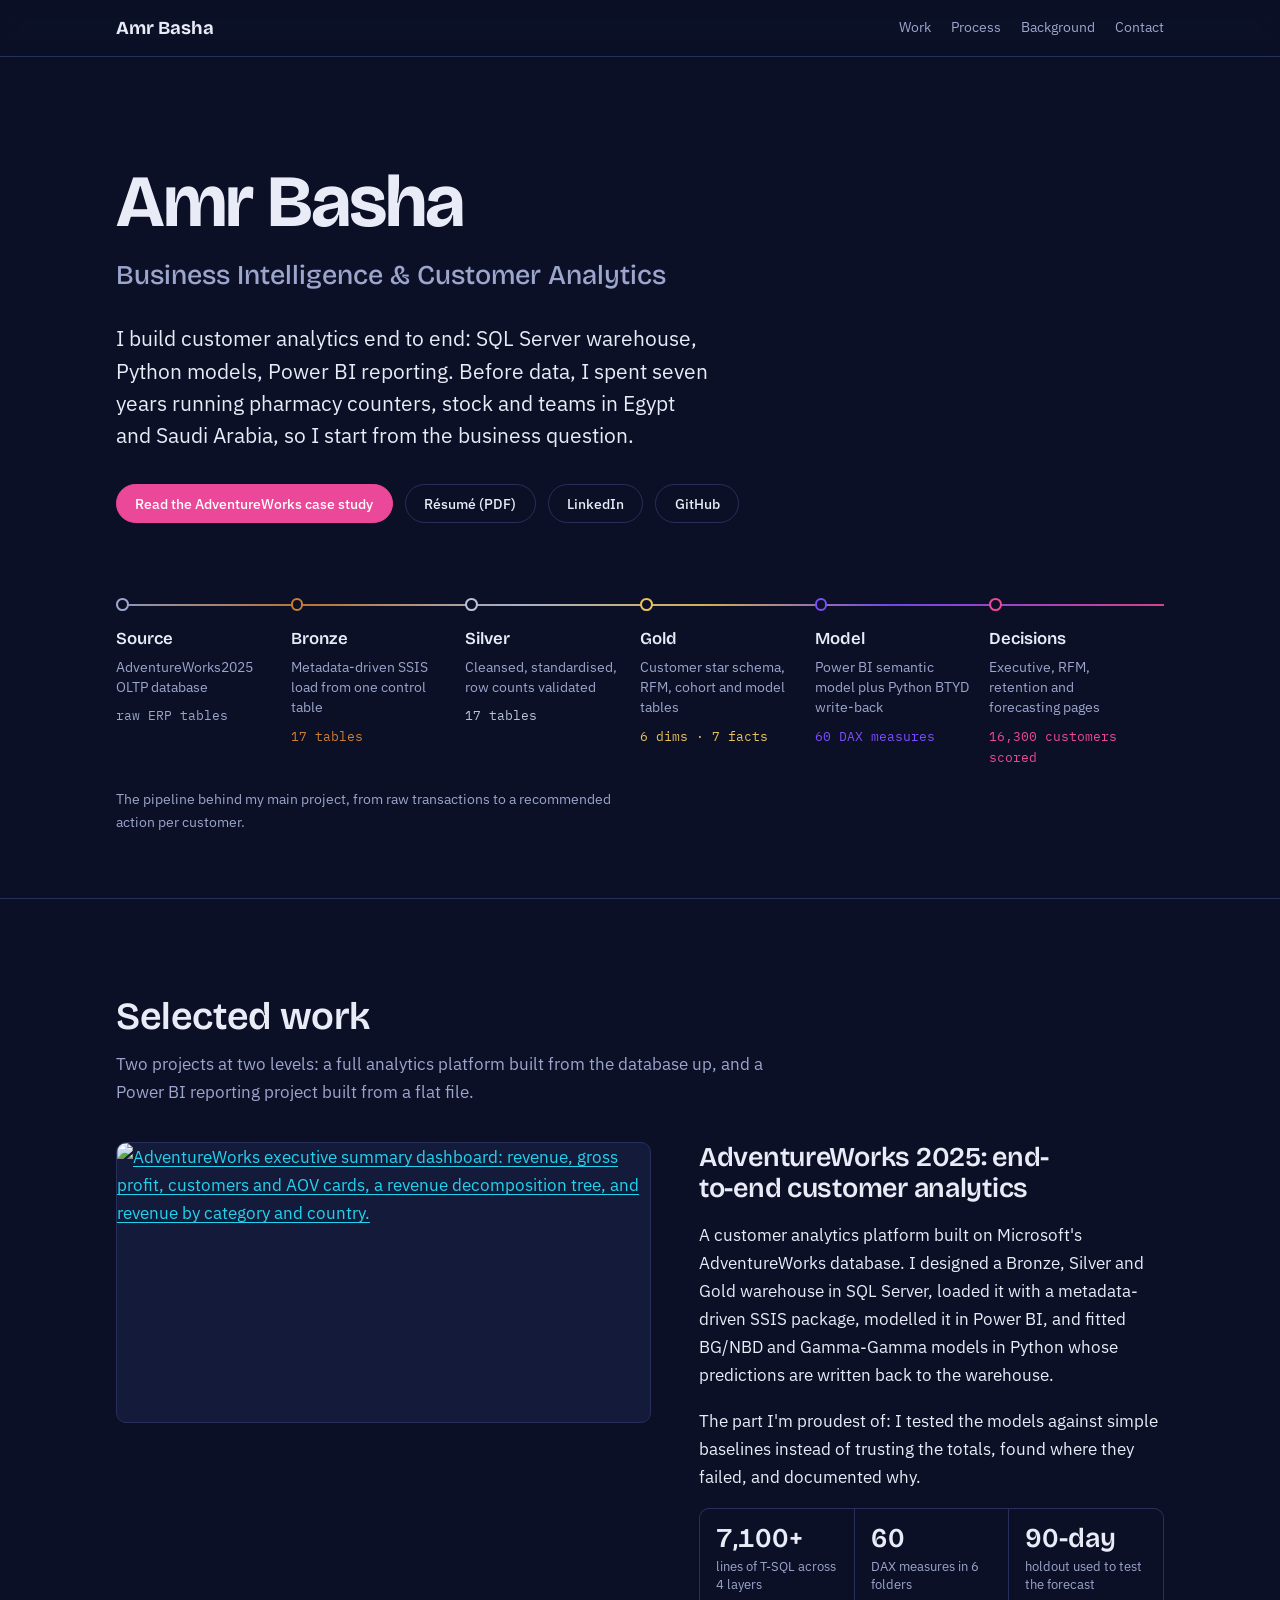
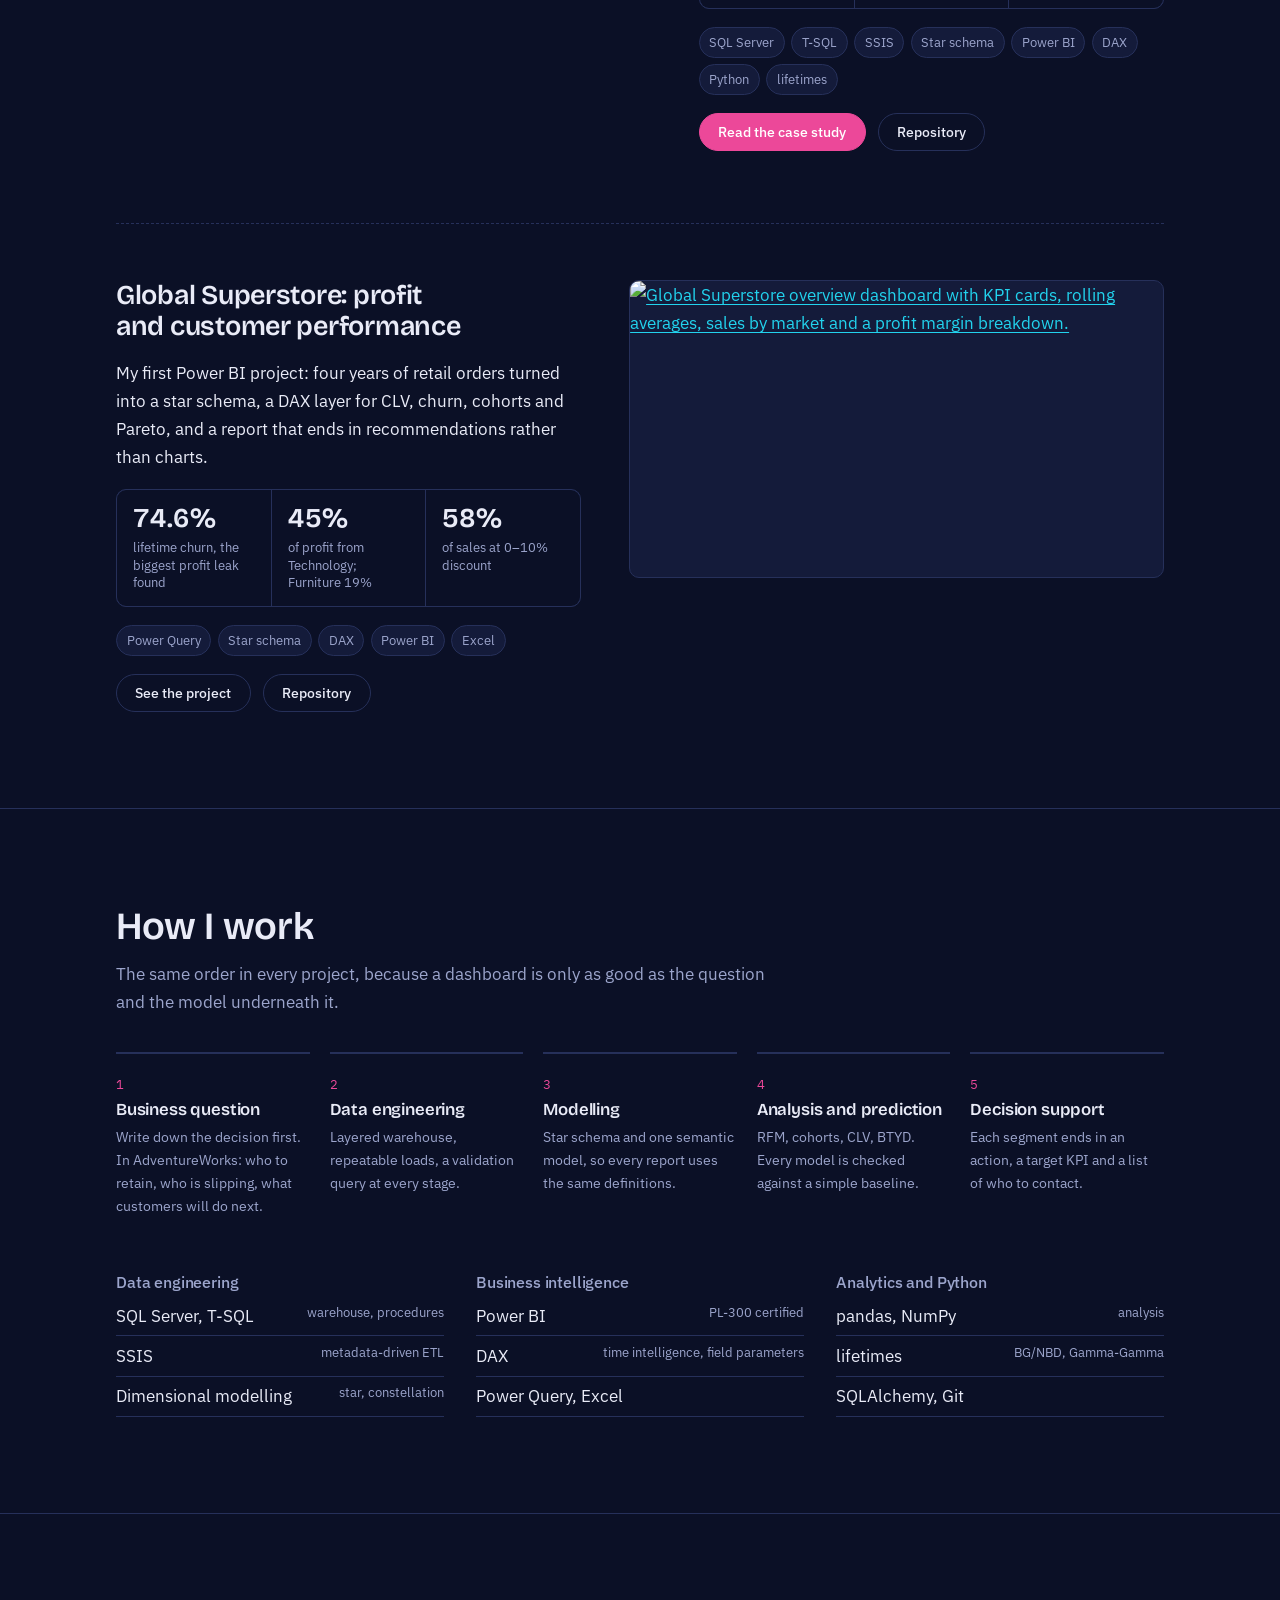
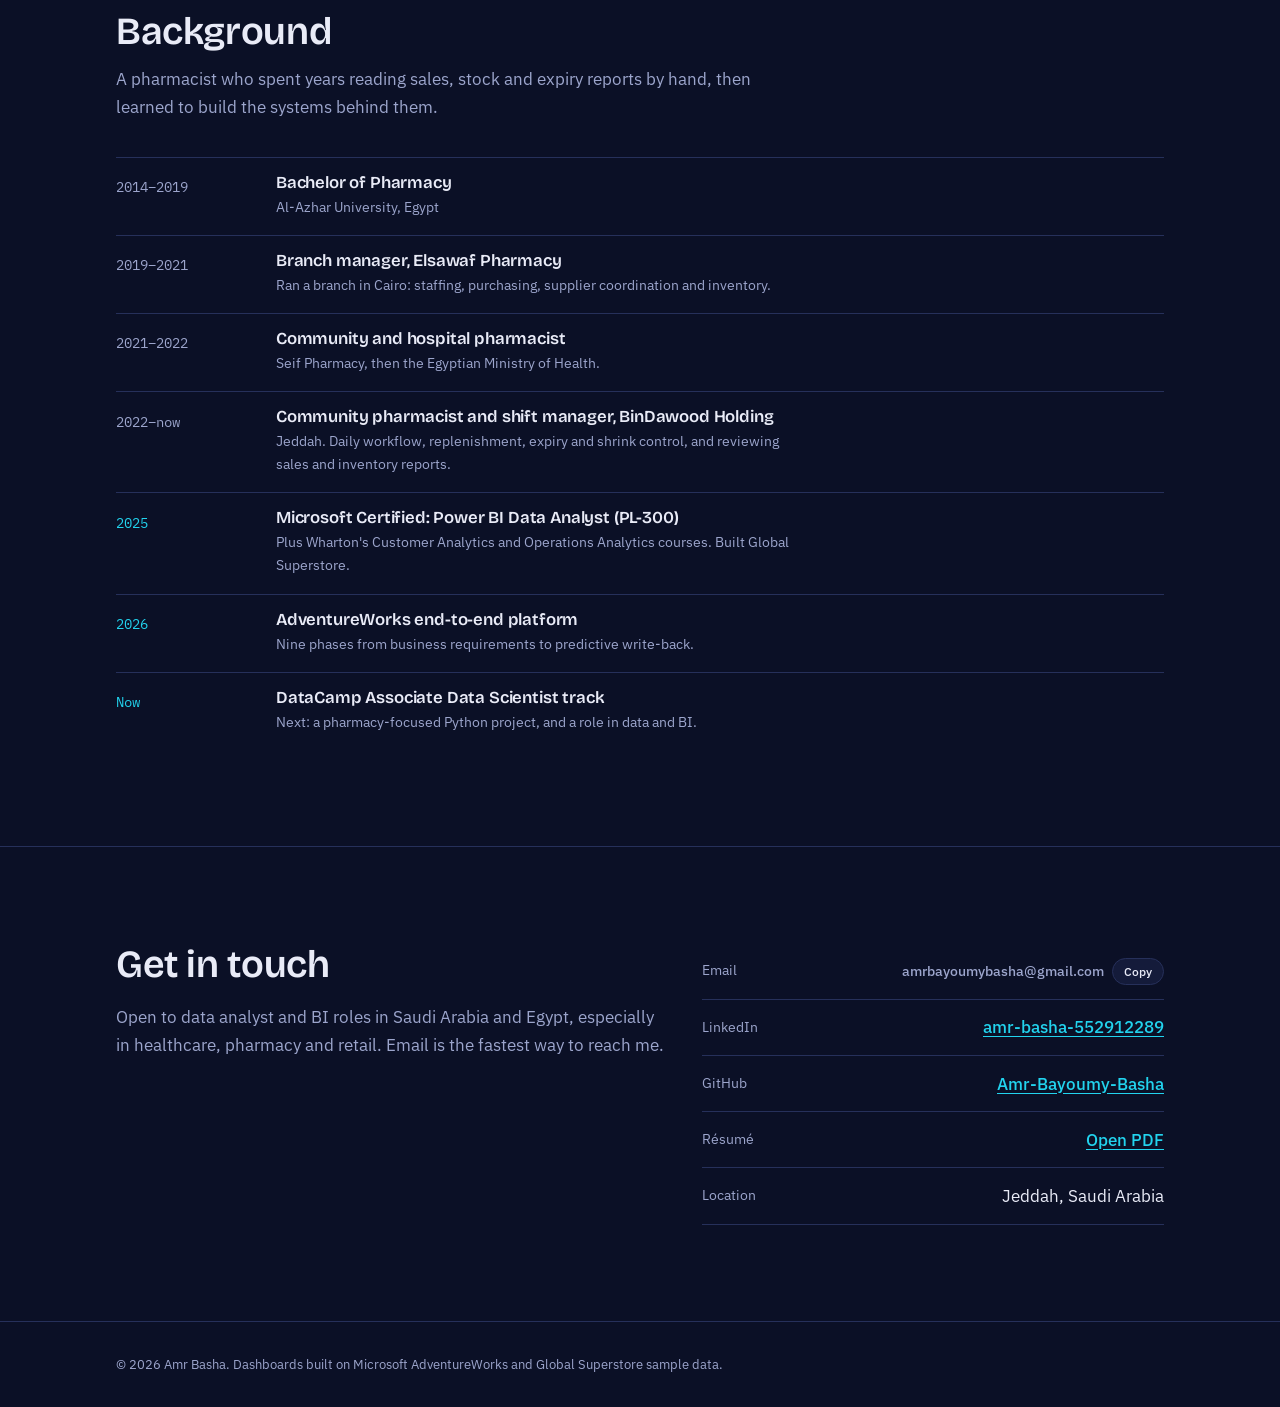
==== index.html @ 0151ff8d "Add files via upload" ====
<!doctype html>
<html lang="en">
<head>
<meta charset="utf-8">
<meta name="viewport" content="width=device-width, initial-scale=1, viewport-fit=cover">
<title>Amr Basha</title>
<meta name="claude:viewport-fit-sides" content="cover">
<meta name="description" content="Amr Basha builds end-to-end customer analytics with SQL Server, Python and Power BI. Pharmacist turned BI analyst, based in Jeddah.">
<link rel="preconnect" href="https://fonts.googleapis.com">
<link rel="preconnect" href="https://fonts.gstatic.com" crossorigin>
<link rel="stylesheet" href="https://fonts.googleapis.com/css2?family=Bricolage+Grotesque:opsz,wght@12..96,500;12..96,600;12..96,700&family=IBM+Plex+Mono:wght@400;500&family=IBM+Plex+Sans:wght@400;500;600&display=swap">
<link rel="stylesheet" href="style.css">
</head>
<body>

<header class="bar">
  <div class="wrap">
    <a class="mark" href="index.html">Amr Basha</a>
    <nav class="nav" aria-label="Main">
      <a href="#work">Work</a>
      <a href="#process">Process</a>
      <a href="#background">Background</a>
      <a href="#contact">Contact</a>
    </nav>
  </div>
</header>

<main>
  <section class="hero">
    <div class="wrap">
      <h1>Amr Basha</h1>
      <p class="role">Business Intelligence &amp; Customer Analytics</p>
      <p class="lede">I build customer analytics end to end: SQL Server warehouse, Python models, Power BI reporting. Before data, I spent seven years running pharmacy counters, stock and teams in Egypt and Saudi Arabia, so I start from the business question.</p>
      <div class="actions">
        <a class="btn primary" href="adventureworks.html">Read the AdventureWorks case study</a>
        <a class="btn" href="resume.pdf" target="_blank" rel="noopener">Résumé (PDF)</a>
        <a class="btn" href="https://www.linkedin.com/in/amr-basha-552912289/" target="_blank" rel="noopener">LinkedIn</a>
        <a class="btn" href="https://github.com/Amr-Bayoumy-Basha" target="_blank" rel="noopener">GitHub</a>
      </div>

      <div class="lineage" role="region" aria-label="AdventureWorks data lineage" tabindex="0">
        <ol>
          <li style="--c: var(--muted)"><div class="dot"></div><div class="layer">Source</div><p class="what">AdventureWorks2025 OLTP database</p><p class="stat">raw ERP tables</p></li>
          <li style="--c: #CD7F32"><div class="dot"></div><div class="layer">Bronze</div><p class="what">Metadata-driven SSIS load from one control table</p><p class="stat">17 tables</p></li>
          <li style="--c: #B8C2D9"><div class="dot"></div><div class="layer">Silver</div><p class="what">Cleansed, standardised, row counts validated</p><p class="stat">17 tables</p></li>
          <li style="--c: #E8C35A"><div class="dot"></div><div class="layer">Gold</div><p class="what">Customer star schema, RFM, cohort and model tables</p><p class="stat">6 dims · 7 facts</p></li>
          <li style="--c: var(--violet)"><div class="dot"></div><div class="layer">Model</div><p class="what">Power BI semantic model plus Python BTYD write-back</p><p class="stat">60 DAX measures</p></li>
          <li style="--c: var(--rose)"><div class="dot"></div><div class="layer">Decisions</div><p class="what">Executive, RFM, retention and forecasting pages</p><p class="stat">16,300 customers scored</p></li>
        </ol>
      </div>
      <p class="lineage-note">The pipeline behind my main project, from raw transactions to a recommended action per customer.</p>
    </div>
  </section>

  <section id="work">
    <div class="wrap">
      <div class="section-head">
        <h2>Selected work</h2>
        <p>Two projects at two levels: a full analytics platform built from the database up, and a Power BI reporting project built from a flat file.</p>
      </div>

      <article class="feature">
        <a class="shot" href="adventureworks.html" aria-label="Open the AdventureWorks case study">
          <img src="img/aw-executive.webp" width="1400" height="733" alt="AdventureWorks executive summary dashboard: revenue, gross profit, customers and AOV cards, a revenue decomposition tree, and revenue by category and country.">
        </a>
        <div class="stack">
          <h3 style="font-size: var(--step-2)">AdventureWorks 2025: end-to-end customer analytics</h3>
          <p>A customer analytics platform built on Microsoft's AdventureWorks database. I designed a Bronze, Silver and Gold warehouse in SQL Server, loaded it with a metadata-driven SSIS package, modelled it in Power BI, and fitted BG/NBD and Gamma-Gamma models in Python whose predictions are written back to the warehouse.</p>
          <p>The part I'm proudest of: I tested the models against simple baselines instead of trusting the totals, found where they failed, and documented why.</p>
          <div class="facts">
            <div><b>7,100+</b><span>lines of T-SQL across 4 layers</span></div>
            <div><b>60</b><span>DAX measures in 6 folders</span></div>
            <div><b>90-day</b><span>holdout used to test the forecast</span></div>
          </div>
          <ul class="tags" aria-label="Tools">
            <li>SQL Server</li><li>T-SQL</li><li>SSIS</li><li>Star schema</li><li>Power BI</li><li>DAX</li><li>Python</li><li>lifetimes</li>
          </ul>
          <div class="actions">
            <a class="btn primary" href="adventureworks.html">Read the case study</a>
            <a class="btn" href="https://github.com/Amr-Bayoumy-Basha/adventureworks2025_end_to_end_customer_analytics" target="_blank" rel="noopener">Repository</a>
          </div>
        </div>
      </article>

      <article class="secondary">
        <div class="stack">
          <h3 style="font-size: var(--step-2)">Global Superstore: profit and customer performance</h3>
          <p>My first Power BI project: four years of retail orders turned into a star schema, a DAX layer for CLV, churn, cohorts and Pareto, and a report that ends in recommendations rather than charts.</p>
          <div class="facts">
            <div><b>74.6%</b><span>lifetime churn, the biggest profit leak found</span></div>
            <div><b>45%</b><span>of profit from Technology; Furniture 19%</span></div>
            <div><b>58%</b><span>of sales at 0–10% discount</span></div>
          </div>
          <ul class="tags" aria-label="Tools">
            <li>Power Query</li><li>Star schema</li><li>DAX</li><li>Power BI</li><li>Excel</li>
          </ul>
          <div class="actions">
            <a class="btn" href="superstore.html">See the project</a>
            <a class="btn" href="https://github.com/Amr-Bayoumy-Basha/Global-Superstore-BI-Analysis" target="_blank" rel="noopener">Repository</a>
          </div>
        </div>
        <figure>
          <a class="shot" href="superstore.html" aria-label="Open the Global Superstore project">
            <img src="img/gs-overview.webp" width="1310" height="727" alt="Global Superstore overview dashboard with KPI cards, rolling averages, sales by market and a profit margin breakdown." loading="lazy">
          </a>
        </figure>
      </article>
    </div>
  </section>

  <section id="process">
    <div class="wrap">
      <div class="section-head">
        <h2>How I work</h2>
        <p>The same order in every project, because a dashboard is only as good as the question and the model underneath it.</p>
      </div>
      <ol class="process">
        <li><h3>Business question</h3><p>Write down the decision first. In AdventureWorks: who to retain, who is slipping, what customers will do next.</p></li>
        <li><h3>Data engineering</h3><p>Layered warehouse, repeatable loads, a validation query at every stage.</p></li>
        <li><h3>Modelling</h3><p>Star schema and one semantic model, so every report uses the same definitions.</p></li>
        <li><h3>Analysis and prediction</h3><p>RFM, cohorts, CLV, BTYD. Every model is checked against a simple baseline.</p></li>
        <li><h3>Decision support</h3><p>Each segment ends in an action, a target KPI and a list of who to contact.</p></li>
      </ol>

      <div class="stack-grid" style="margin-top: 3.5rem">
        <div>
          <h3>Data engineering</h3>
          <ul><li>SQL Server, T-SQL <span>warehouse, procedures</span></li><li>SSIS <span>metadata-driven ETL</span></li><li>Dimensional modelling <span>star, constellation</span></li></ul>
        </div>
        <div>
          <h3>Business intelligence</h3>
          <ul><li>Power BI <span>PL-300 certified</span></li><li>DAX <span>time intelligence, field parameters</span></li><li>Power Query, Excel</li></ul>
        </div>
        <div>
          <h3>Analytics and Python</h3>
          <ul><li>pandas, NumPy <span>analysis</span></li><li>lifetimes <span>BG/NBD, Gamma-Gamma</span></li><li>SQLAlchemy, Git</li></ul>
        </div>
      </div>
    </div>
  </section>

  <section id="background">
    <div class="wrap">
      <div class="section-head">
        <h2>Background</h2>
        <p>A pharmacist who spent years reading sales, stock and expiry reports by hand, then learned to build the systems behind them.</p>
      </div>
      <ol class="timeline">
        <li><time>2014–2019</time><div><h3>Bachelor of Pharmacy</h3><p>Al-Azhar University, Egypt</p></div></li>
        <li><time>2019–2021</time><div><h3>Branch manager, Elsawaf Pharmacy</h3><p>Ran a branch in Cairo: staffing, purchasing, supplier coordination and inventory.</p></div></li>
        <li><time>2021–2022</time><div><h3>Community and hospital pharmacist</h3><p>Seif Pharmacy, then the Egyptian Ministry of Health.</p></div></li>
        <li><time>2022–now</time><div><h3>Community pharmacist and shift manager, BinDawood Holding</h3><p>Jeddah. Daily workflow, replenishment, expiry and shrink control, and reviewing sales and inventory reports.</p></div></li>
        <li class="data"><time>2025</time><div><h3>Microsoft Certified: Power BI Data Analyst (PL-300)</h3><p>Plus Wharton's Customer Analytics and Operations Analytics courses. Built Global Superstore.</p></div></li>
        <li class="data"><time>2026</time><div><h3>AdventureWorks end-to-end platform</h3><p>Nine phases from business requirements to predictive write-back.</p></div></li>
        <li class="data"><time>Now</time><div><h3>DataCamp Associate Data Scientist track</h3><p>Next: a pharmacy-focused Python project, and a role in data and BI.</p></div></li>
      </ol>
    </div>
  </section>

  <section id="contact">
    <div class="wrap contact">
      <div class="stack">
        <h2>Get in touch</h2>
        <p class="muted">Open to data analyst and BI roles in Saudi Arabia and Egypt, especially in healthcare, pharmacy and retail. Email is the fastest way to reach me.</p>
      </div>
      <ul class="links">
        <li><span>Email</span><span><span class="email" id="email">amrbayoumybasha@gmail.com</span><button class="copy" type="button" id="copy-email">Copy</button></span></li>
        <li><span>LinkedIn</span><a href="https://www.linkedin.com/in/amr-basha-552912289/" target="_blank" rel="noopener">amr-basha-552912289</a></li>
        <li><span>GitHub</span><a href="https://github.com/Amr-Bayoumy-Basha" target="_blank" rel="noopener">Amr-Bayoumy-Basha</a></li>
        <li><span>Résumé</span><a href="resume.pdf" target="_blank" rel="noopener">Open PDF</a></li>
        <li><span>Location</span><span>Jeddah, Saudi Arabia</span></li>
      </ul>
    </div>
  </section>
</main>

<footer><div class="wrap">© 2026 Amr Basha. Dashboards built on Microsoft AdventureWorks and Global Superstore sample data.</div></footer>

<script>
(function () {
  var b = document.getElementById('copy-email');
  if (!b) return;
  b.addEventListener('click', function () {
    var t = document.getElementById('email').textContent;
    var done = function () { b.textContent = 'Copied'; setTimeout(function () { b.textContent = 'Copy'; }, 1800); };
    var fallback = function () { var r = document.createRange(); r.selectNodeContents(document.getElementById('email')); var s = getSelection(); s.removeAllRanges(); s.addRange(r); b.textContent = 'Selected'; };
    try { navigator.clipboard.writeText(t).then(done, fallback); } catch (e) { fallback(); }
  });
})();
</script>
</body>
</html>
---- style.css ----
/* Layout: one left-aligned 68rem column; the data-lineage strip is the one bold element, everything else stays quiet.
   Single dark theme on purpose: it matches the Power BI dashboards the site presents. */
:root {
  --night: #0B1026;      /* page */
  --panel: #141B3A;      /* raised surfaces */
  --rule: #26305A;       /* hairlines, borders */
  --ink: #E9EBF7;        /* body text */
  --muted: #9CA5CC;      /* secondary text */
  --rose: #EC4899;       /* primary accent, same pink as the dashboards */
  --cyan: #22D3EE;       /* data / lineage accent */
  --violet: #7C4DFF;     /* used once, in the lineage strip */
  --good: #34D399;
  --warn: #FBBF24;

  --display: "Bricolage Grotesque", "Segoe UI", system-ui, sans-serif;
  --body: "IBM Plex Sans", "Segoe UI", system-ui, sans-serif;
  --code: "IBM Plex Mono", ui-monospace, Consolas, monospace;

  --step--1: 0.875rem;
  --step-0: 1.0625rem;
  --step-1: 1.3rem;
  --step-2: 1.7rem;
  --step-3: 2.4rem;
  --step-4: clamp(2.8rem, 7vw, 4.6rem);

  color-scheme: dark;
}

* { box-sizing: border-box; }
html { scroll-behavior: smooth; }
@media (prefers-reduced-motion: reduce) { html { scroll-behavior: auto; } *, *::before, *::after { animation: none !important; transition: none !important; } }

body {
  margin: 0;
  background: var(--night);
  color: var(--ink);
  font: 400 var(--step-0)/1.65 var(--body);
  -webkit-font-smoothing: antialiased;
}

.wrap {
  max-width: 68rem;
  margin: 0 auto;
  padding-left: max(20px, env(safe-area-inset-left, 0px));
  padding-right: max(20px, env(safe-area-inset-right, 0px));
}

a { color: var(--cyan); text-underline-offset: 3px; }
a:hover { color: var(--ink); }
:focus-visible { outline: 2px solid var(--rose); outline-offset: 3px; border-radius: 4px; }

h1, h2, h3 { font-family: var(--display); line-height: 1.12; text-wrap: balance; margin: 0; letter-spacing: -0.01em; }
h1 { font-size: var(--step-4); font-weight: 700; letter-spacing: -0.025em; }
h2 { font-size: var(--step-3); font-weight: 600; }
h3 { font-size: var(--step-1); font-weight: 600; }
p { margin: 0; max-width: 65ch; }
code, .id { font-family: var(--code); font-size: 0.86em; color: var(--cyan); }
.muted { color: var(--muted); }
.num { font-variant-numeric: tabular-nums; }

/* ---------- top bar ---------- */
body::before { content: ""; position: fixed; inset: 0 0 auto; height: env(safe-area-inset-top, 0px); z-index: 10; background: var(--night); }
.bar {
  position: sticky; top: env(safe-area-inset-top, 0px); z-index: 5;
  background: color-mix(in srgb, var(--night) 88%, transparent);
  backdrop-filter: blur(10px);
  border-bottom: 1px solid var(--rule);
}
.bar .wrap { display: flex; align-items: center; justify-content: space-between; gap: 1rem; padding-block: 0.8rem; flex-wrap: wrap; }
.mark { font-family: var(--display); font-weight: 700; font-size: 1.15rem; color: var(--ink); text-decoration: none; }
.nav { display: flex; gap: 1.25rem; flex-wrap: wrap; font-size: var(--step--1); }
.nav a { color: var(--muted); text-decoration: none; }
.nav a:hover, .nav a[aria-current="page"] { color: var(--ink); }

/* ---------- sections ---------- */
section { padding-block: clamp(3.5rem, 8vw, 6rem); border-top: 1px solid var(--rule); }
section:first-of-type { border-top: 0; }
.section-head { display: grid; gap: 0.75rem; margin-bottom: 2.25rem; }
.section-head p { color: var(--muted); }
.stack { display: grid; gap: 1.1rem; }

/* ---------- buttons ---------- */
.actions { display: flex; flex-wrap: wrap; gap: 0.75rem; }
.btn {
  display: inline-flex; align-items: center; gap: 0.5rem;
  padding: 0.7rem 1.15rem; border-radius: 999px;
  font: 500 var(--step--1)/1 var(--body); text-decoration: none;
  border: 1px solid var(--rule); color: var(--ink); background: transparent;
  cursor: pointer;
}
.btn:hover { border-color: var(--muted); color: var(--ink); }
.btn.primary { background: var(--rose); border-color: var(--rose); color: #fff; }
.btn.primary:hover { background: #d93a87; }

/* ---------- hero ---------- */
.hero { padding-block: clamp(3.5rem, 9vw, 6.5rem) clamp(2.5rem, 6vw, 4rem); }
.hero .role { font-family: var(--display); font-size: var(--step-2); font-weight: 500; color: var(--muted); margin-top: 0.6rem; }
.hero .lede { font-size: var(--step-1); line-height: 1.55; margin-top: 1.6rem; max-width: 46ch; }
.hero .actions { margin-top: 2rem; }

/* ---------- lineage strip (the one bold element) ---------- */
.lineage { margin-top: clamp(2.5rem, 6vw, 4rem); overflow-x: auto; padding-bottom: 0.5rem; }
.lineage ol {
  list-style: none; margin: 0; padding: 0;
  display: grid; grid-template-columns: repeat(6, minmax(9.5rem, 1fr));
  min-width: 60rem;
  position: relative;
}
.lineage ol::before {
  content: ""; position: absolute; left: 0; right: 0; top: 1.05rem; height: 2px;
  background: linear-gradient(90deg, var(--muted), #CD7F32 18%, #B8C2D9 38%, #E8C35A 56%, var(--violet) 74%, var(--rose));
  opacity: 0.9;
}
.lineage li { position: relative; padding-right: 1rem; }
.lineage .dot { width: 0.8rem; height: 0.8rem; border-radius: 50%; background: var(--night); border: 2px solid var(--c, var(--muted)); margin-top: 0.7rem; position: relative; }
.lineage .layer { font-family: var(--display); font-weight: 600; font-size: 1.05rem; margin-top: 0.9rem; }
.lineage .what { color: var(--muted); font-size: var(--step--1); line-height: 1.45; margin-top: 0.25rem; }
.lineage .stat { font-family: var(--code); font-size: 0.8rem; color: var(--c, var(--cyan)); margin-top: 0.5rem; }
.lineage-note { color: var(--muted); font-size: var(--step--1); margin-top: 0.75rem; }

/* ---------- project feature ---------- */
.feature { display: grid; grid-template-columns: 1.15fr 1fr; gap: clamp(1.5rem, 4vw, 3rem); align-items: start; }
.feature > * { min-width: 0; }
.shot { display: block; border-radius: 10px; border: 1px solid var(--rule); overflow: hidden; background: var(--panel); }
.shot img { display: block; width: 100%; height: auto; }
figure { margin: 0; }
figcaption { color: var(--muted); font-size: var(--step--1); margin-top: 0.6rem; max-width: 65ch; }
.tags { display: flex; flex-wrap: wrap; gap: 0.4rem; list-style: none; margin: 0; padding: 0; }
.tags li { font-size: 0.8rem; padding: 0.25rem 0.6rem; border-radius: 999px; background: var(--panel); border: 1px solid var(--rule); color: var(--muted); }

.facts { display: grid; grid-template-columns: repeat(auto-fit, minmax(9rem, 1fr)); gap: 1px; background: var(--rule); border: 1px solid var(--rule); border-radius: 10px; overflow: hidden; }
.facts div { background: var(--night); padding: 0.9rem 1rem; }
.facts b { display: block; font-family: var(--display); font-size: var(--step-2); font-weight: 600; font-variant-numeric: tabular-nums; line-height: 1.1; }
.facts span { color: var(--muted); font-size: 0.82rem; line-height: 1.35; display: block; margin-top: 0.3rem; }

.secondary { display: grid; grid-template-columns: 1fr 1.15fr; gap: clamp(1.5rem, 4vw, 3rem); align-items: start; margin-top: clamp(3rem, 7vw, 4.5rem); padding-top: clamp(2.5rem, 6vw, 3.5rem); border-top: 1px dashed var(--rule); }
.secondary > * { min-width: 0; }

/* ---------- process / skills ---------- */
.process { display: grid; grid-template-columns: repeat(5, 1fr); gap: 1.25rem; counter-reset: step; list-style: none; padding: 0; margin: 0; }
.process li { counter-increment: step; border-top: 2px solid var(--rule); padding-top: 0.9rem; min-width: 0; }
.process li::before { content: counter(step); font-family: var(--code); font-size: 0.8rem; color: var(--rose); }
.process h3 { font-size: 1.05rem; margin-top: 0.3rem; }
.process p { color: var(--muted); font-size: var(--step--1); margin-top: 0.35rem; }

.stack-grid { display: grid; grid-template-columns: repeat(auto-fit, minmax(14rem, 1fr)); gap: 1.5rem 2rem; }
.stack-grid h3 { font-size: 1rem; color: var(--muted); font-family: var(--body); font-weight: 500; }
.stack-grid ul { list-style: none; padding: 0; margin: 0.6rem 0 0; display: grid; gap: 0.35rem; }
.stack-grid li { display: flex; justify-content: space-between; gap: 1rem; border-bottom: 1px solid var(--rule); padding-bottom: 0.35rem; }
.stack-grid li span { color: var(--muted); font-size: 0.82rem; text-align: right; }

/* ---------- timeline ---------- */
.timeline { list-style: none; margin: 0; padding: 0; display: grid; gap: 0; }
.timeline li { display: grid; grid-template-columns: 8.5rem 1fr; gap: 1.5rem; padding-block: 1rem; border-top: 1px solid var(--rule); }
.timeline li > * { min-width: 0; }
.timeline time { font-family: var(--code); font-size: 0.85rem; color: var(--muted); padding-top: 0.15rem; }
.timeline .data time { color: var(--cyan); }
.timeline h3 { font-size: 1.05rem; }
.timeline p { color: var(--muted); font-size: var(--step--1); margin-top: 0.2rem; }

/* ---------- contact ---------- */
.contact { display: grid; grid-template-columns: 1.2fr 1fr; gap: 2rem; align-items: start; }
.contact > * { min-width: 0; }
.links { list-style: none; padding: 0; margin: 0; display: grid; }
.links li { display: flex; justify-content: space-between; align-items: center; gap: 1rem; padding-block: 0.85rem; border-bottom: 1px solid var(--rule); flex-wrap: wrap; }
.links li span:first-child { color: var(--muted); font-size: var(--step--1); }
.links a, .links .email { font-weight: 500; word-break: break-word; }
.email { user-select: all; }
.copy { font: 500 0.78rem var(--body); background: var(--panel); color: var(--ink); border: 1px solid var(--rule); border-radius: 999px; padding: 0.3rem 0.7rem; cursor: pointer; margin-left: 0.5rem; }

footer { border-top: 1px solid var(--rule); padding-block: 2rem; color: var(--muted); font-size: 0.82rem; }

/* ---------- case study pages ---------- */
.crumb { font-size: var(--step--1); color: var(--muted); }
.crumb a { color: var(--muted); }
.case-hero { padding-block: clamp(3rem, 8vw, 5rem) 2.5rem; display: grid; gap: 1.25rem; }
.case-hero h1 { font-size: clamp(2.4rem, 6vw, 3.8rem); }
.case-hero .lede { font-size: var(--step-1); line-height: 1.55; max-width: 52ch; }
.meta { display: grid; grid-template-columns: repeat(auto-fit, minmax(11rem, 1fr)); gap: 1rem 2rem; margin-top: 1rem; padding-top: 1.25rem; border-top: 1px solid var(--rule); }
.meta dt { color: var(--muted); font-size: 0.8rem; }
.meta dd { margin: 0.15rem 0 0; font-size: var(--step--1); }

.toc { display: flex; flex-wrap: wrap; gap: 0.5rem 1.25rem; font-size: var(--step--1); padding-block: 1rem; border-block: 1px solid var(--rule); }
.toc a { color: var(--muted); text-decoration: none; }
.toc a:hover { color: var(--ink); }

.prose { display: grid; gap: 1.1rem; }
.prose ul { margin: 0; padding-left: 1.2rem; display: grid; gap: 0.5rem; max-width: 65ch; }
.two { display: grid; grid-template-columns: 1fr 1fr; gap: 2rem; }
.two > * { min-width: 0; }

.layers { display: grid; gap: 0; border: 1px solid var(--rule); border-radius: 10px; overflow: hidden; }
.layers > div { display: grid; grid-template-columns: 9rem 1fr 11rem; gap: 1.25rem; padding: 1.1rem 1.25rem; border-top: 1px solid var(--rule); align-items: baseline; background: var(--night); }
.layers > div:first-child { border-top: 0; }
.layers > div > * { min-width: 0; }
.layers h3 { font-size: 1.05rem; display: flex; align-items: center; gap: 0.55rem; }
.layers h3::before { content: ""; width: 0.6rem; height: 0.6rem; border-radius: 50%; background: var(--c, var(--muted)); flex: none; }
.layers p { color: var(--muted); font-size: var(--step--1); }
.layers .stat { font-family: var(--code); font-size: 0.8rem; color: var(--c, var(--cyan)); text-align: right; }

.table-wrap { overflow-x: auto; border: 1px solid var(--rule); border-radius: 10px; }
table { border-collapse: collapse; width: 100%; min-width: 36rem; font-size: var(--step--1); }
th, td { text-align: left; padding: 0.75rem 1rem; border-bottom: 1px solid var(--rule); vertical-align: top; }
th { color: var(--muted); font-weight: 500; font-size: 0.8rem; background: var(--panel); }
tr:last-child td { border-bottom: 0; }
td.num { font-variant-numeric: tabular-nums; white-space: nowrap; }
.pill { display: inline-block; font-size: 0.75rem; padding: 0.15rem 0.55rem; border-radius: 999px; border: 1px solid currentColor; white-space: nowrap; }
.pill.good { color: var(--good); }
.pill.warn { color: var(--warn); }
.pill.bad { color: var(--rose); }

.callout { border-left: 3px solid var(--rose); padding: 0.25rem 0 0.25rem 1.1rem; max-width: 65ch; }
.callout p { font-family: var(--display); font-size: var(--step-1); line-height: 1.4; }

.gallery { display: grid; gap: 2.5rem; }
.next { display: flex; justify-content: space-between; gap: 1rem; flex-wrap: wrap; align-items: center; }

/* ---------- responsive ---------- */
@media (max-width: 860px) {
  .feature, .secondary, .contact, .two { grid-template-columns: 1fr; }
  .secondary figure { order: -1; }
  .process { grid-template-columns: 1fr 1fr; }
  .layers > div { grid-template-columns: 1fr; gap: 0.35rem; }
  .layers .stat { text-align: left; }
}
@media (max-width: 520px) {
  .process { grid-template-columns: 1fr; }
  .timeline li { grid-template-columns: 1fr; gap: 0.25rem; }
  .nav { gap: 0.9rem; }
}
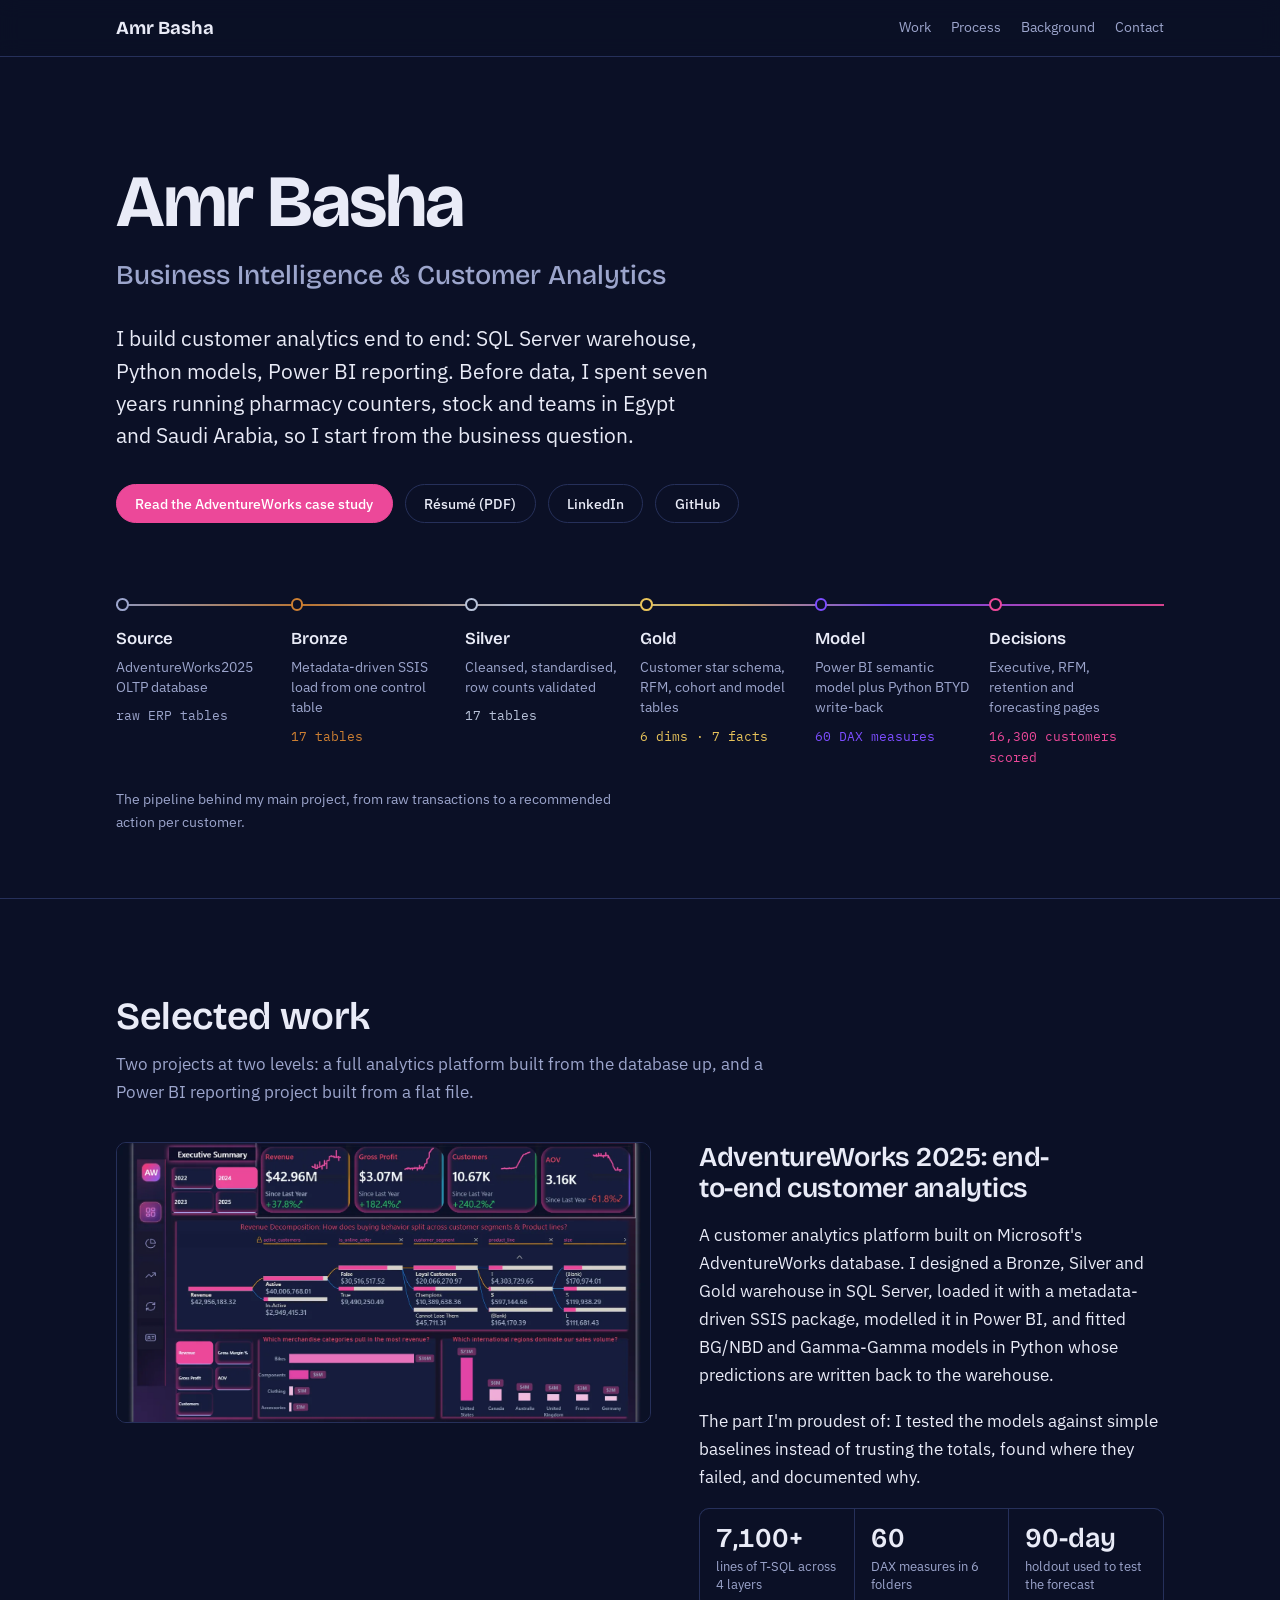
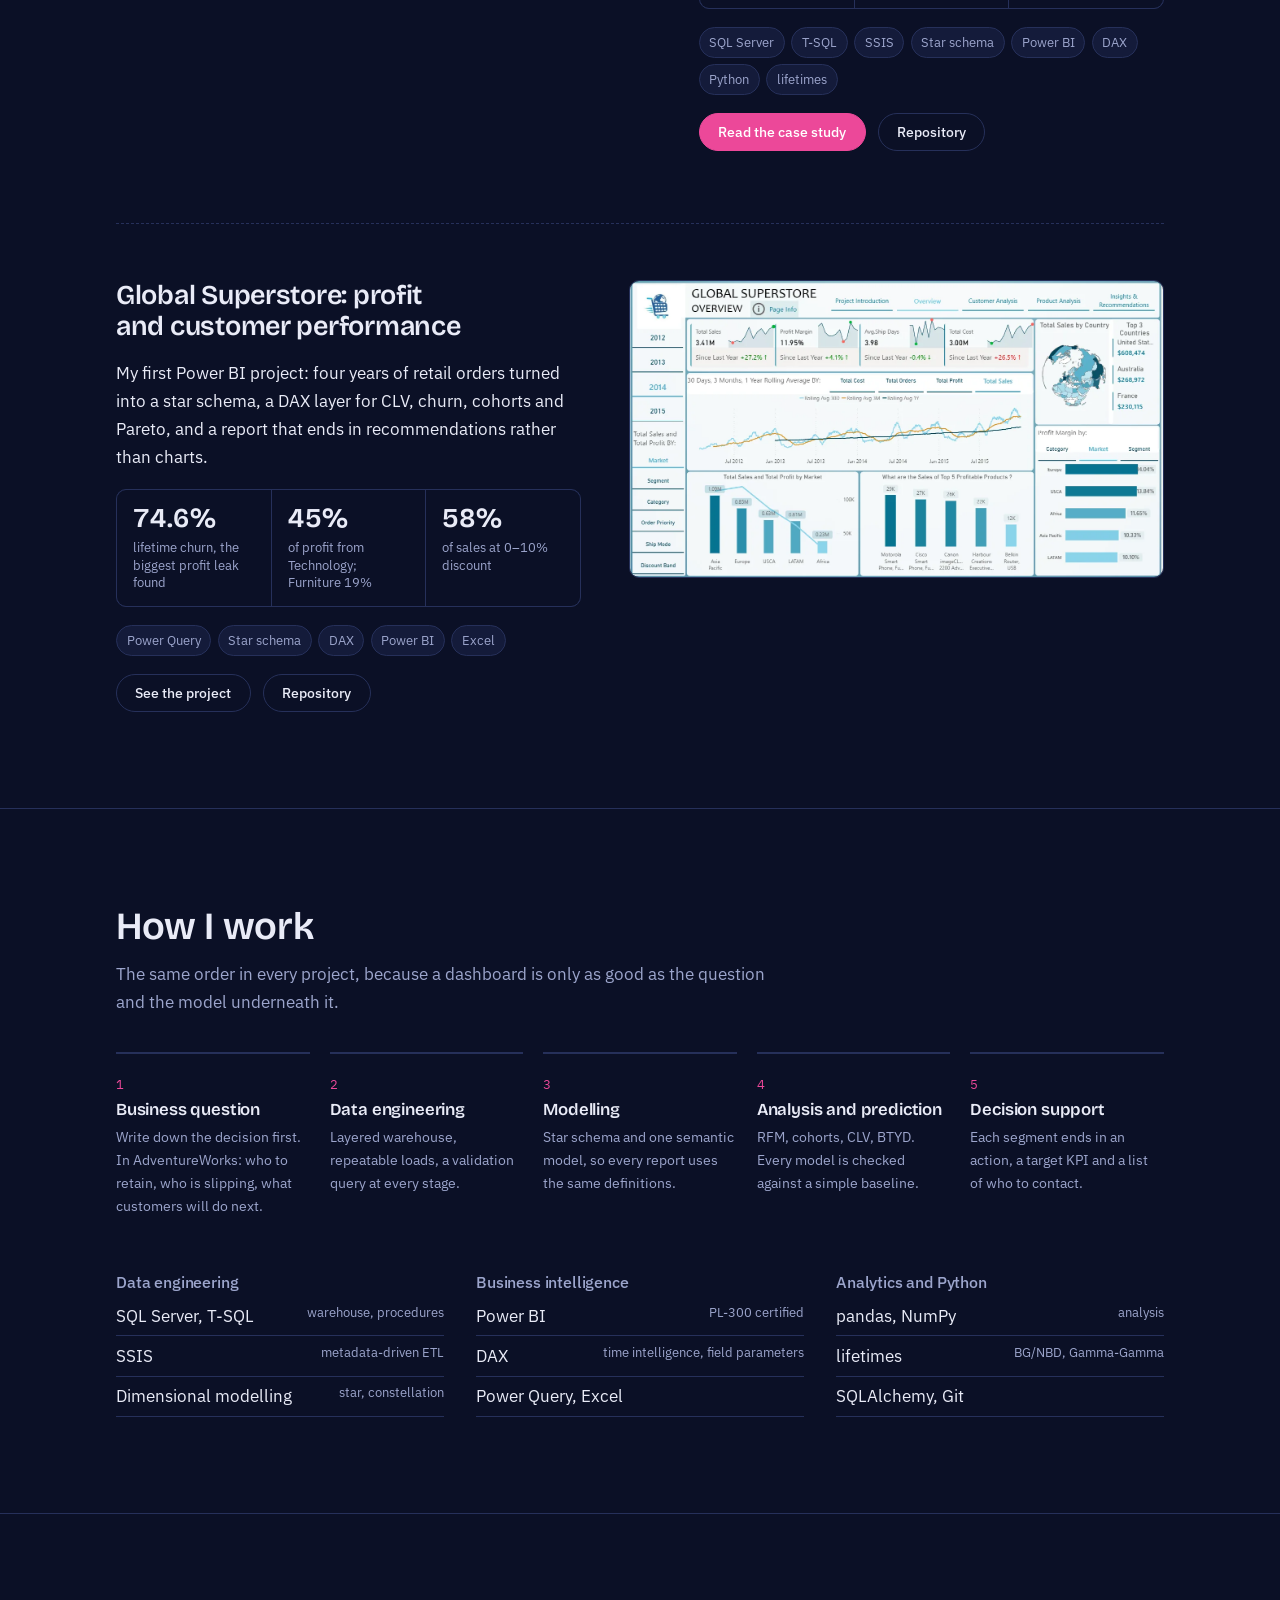
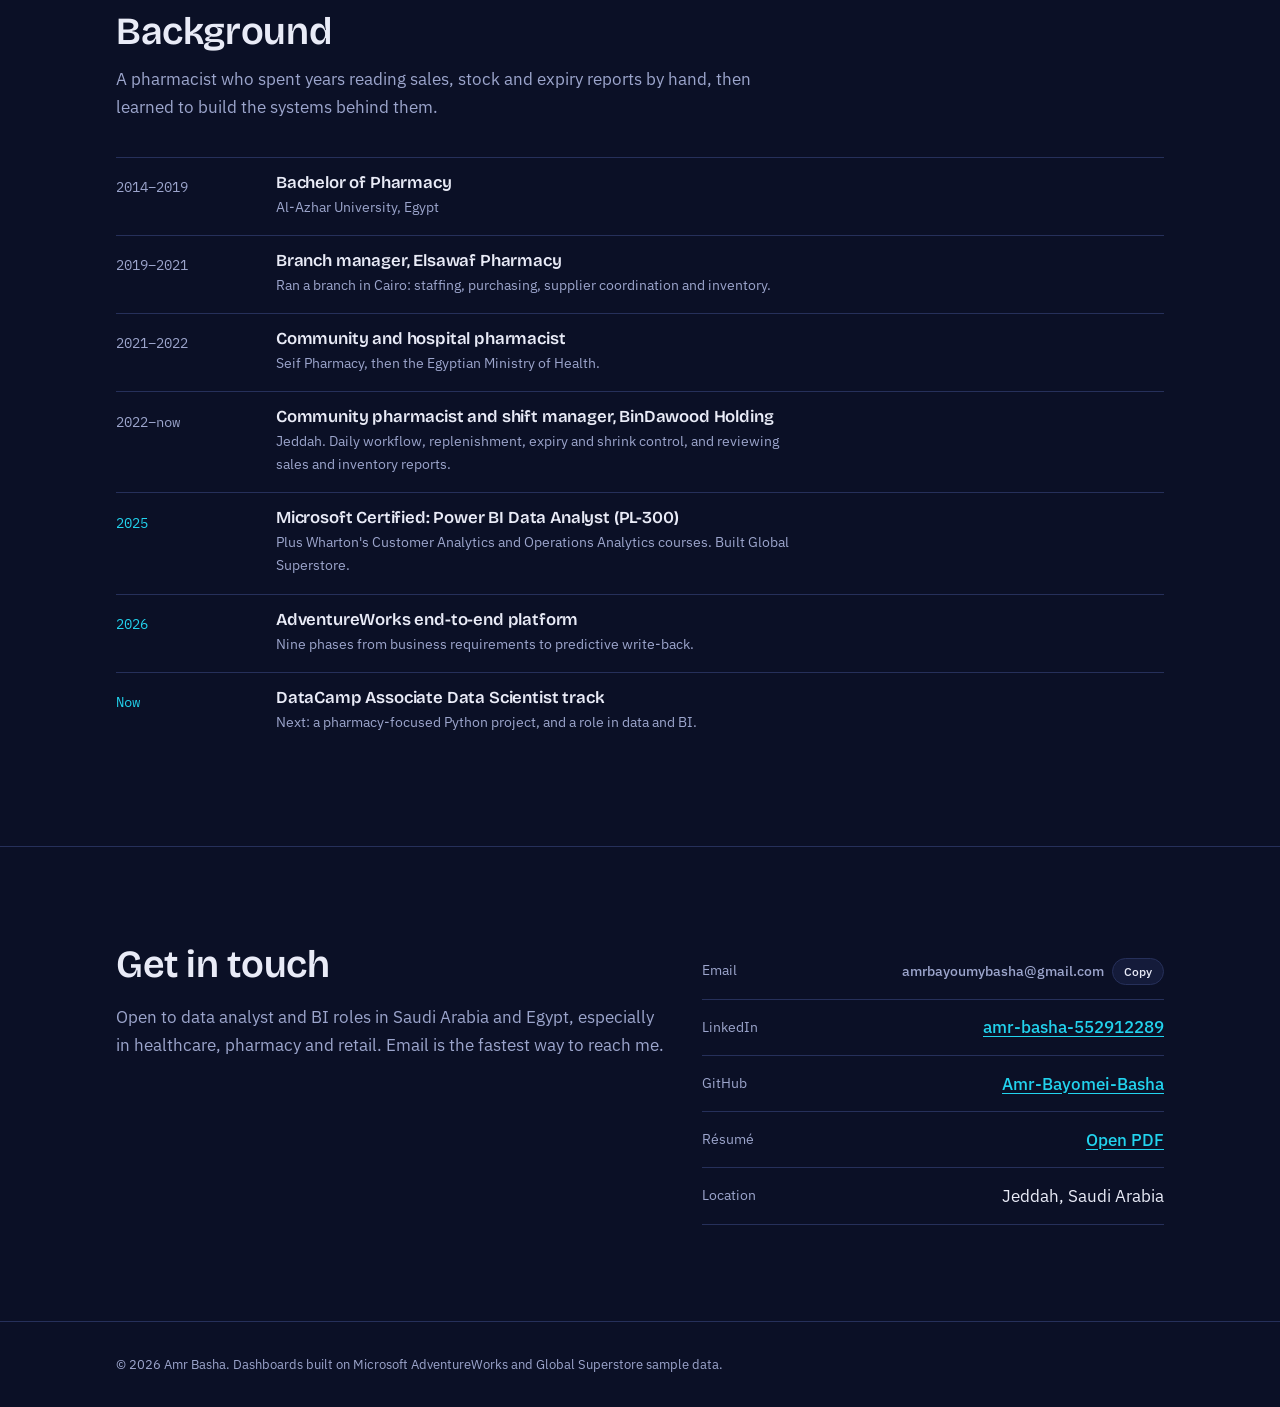
==== commit 9e938bb8: "Fix GitHub link text in index.html" ====
--- a/index.html
+++ b/index.html
@@ -166,7 +166,7 @@
       <ul class="links">
         <li><span>Email</span><span><span class="email" id="email">amrbayoumybasha@gmail.com</span><button class="copy" type="button" id="copy-email">Copy</button></span></li>
         <li><span>LinkedIn</span><a href="https://www.linkedin.com/in/amr-basha-552912289/" target="_blank" rel="noopener">amr-basha-552912289</a></li>
-        <li><span>GitHub</span><a href="https://github.com/Amr-Bayoumy-Basha" target="_blank" rel="noopener">Amr-Bayoumy-Basha</a></li>
+        <li><span>GitHub</span><a href="https://github.com/Amr-Bayoumy-Basha" target="_blank" rel="noopener">Amr-Bayomei-Basha</a></li>
         <li><span>Résumé</span><a href="resume.pdf" target="_blank" rel="noopener">Open PDF</a></li>
         <li><span>Location</span><span>Jeddah, Saudi Arabia</span></li>
       </ul>
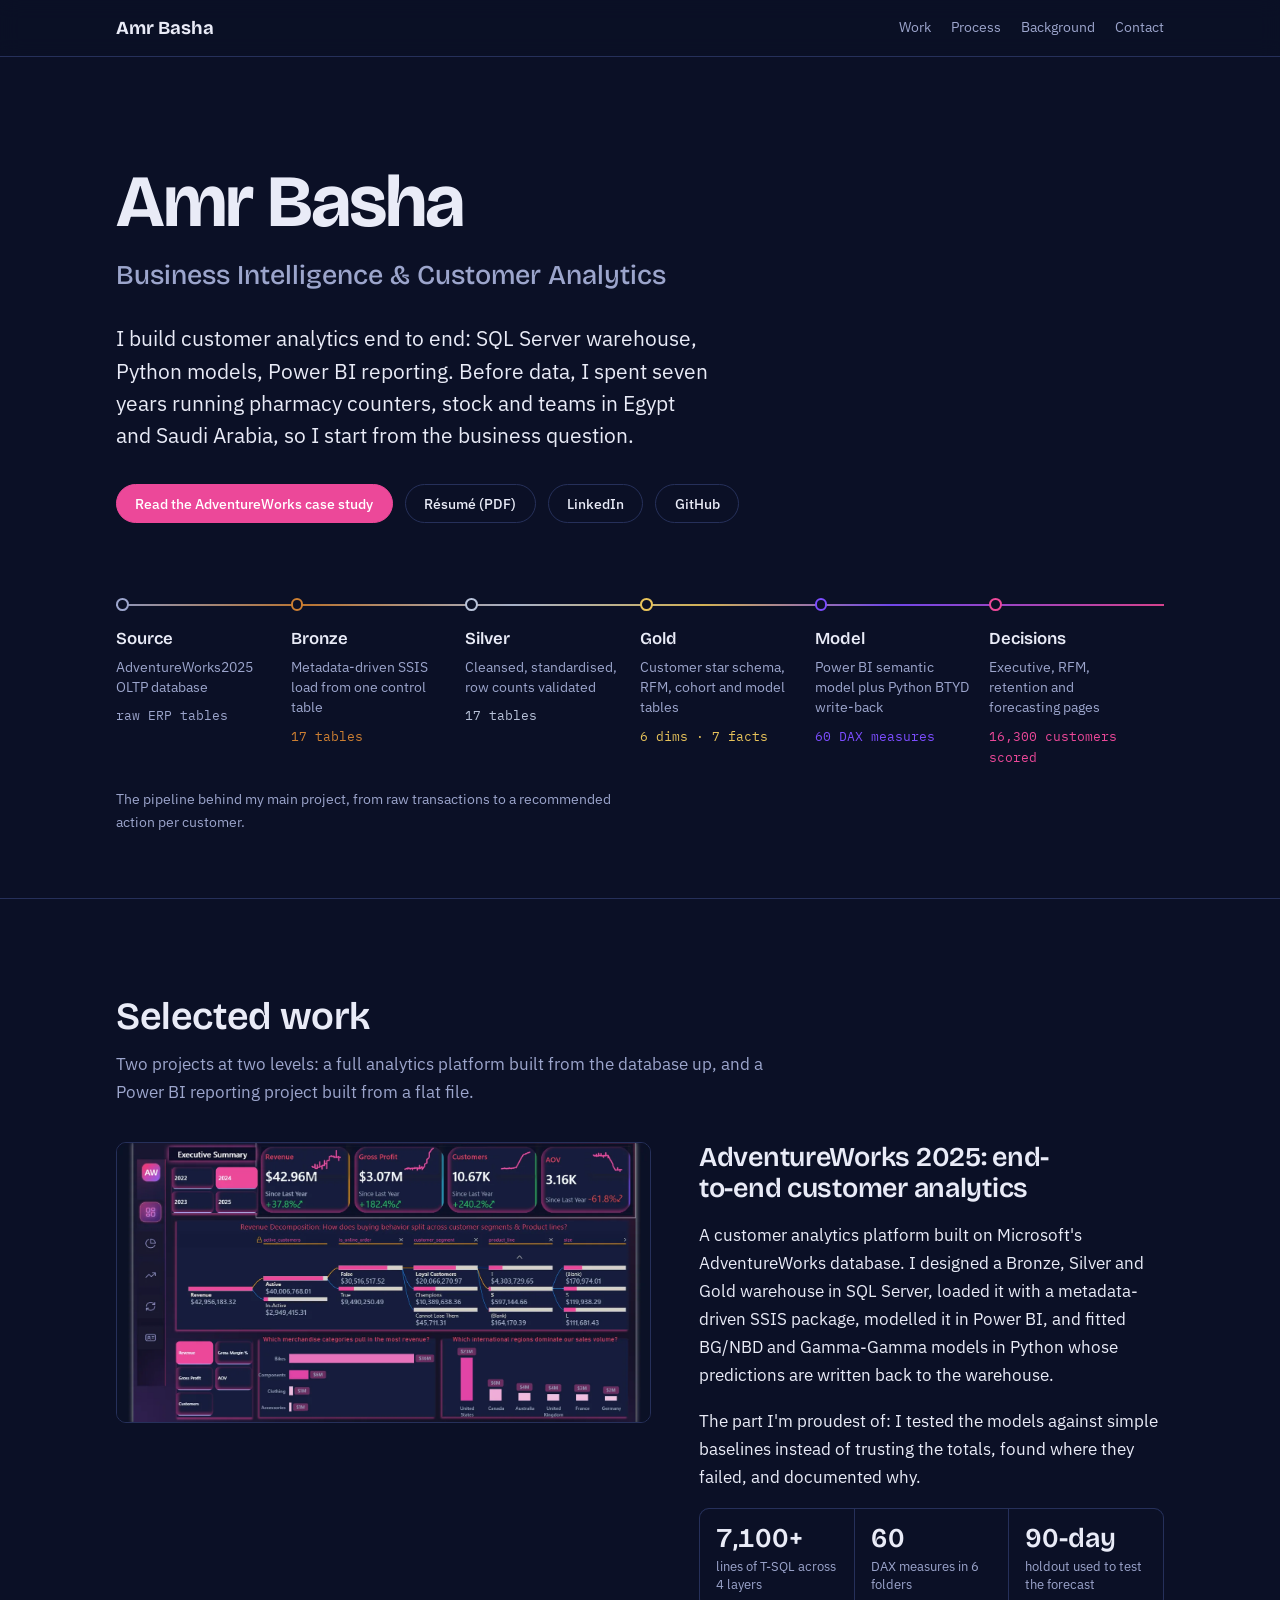
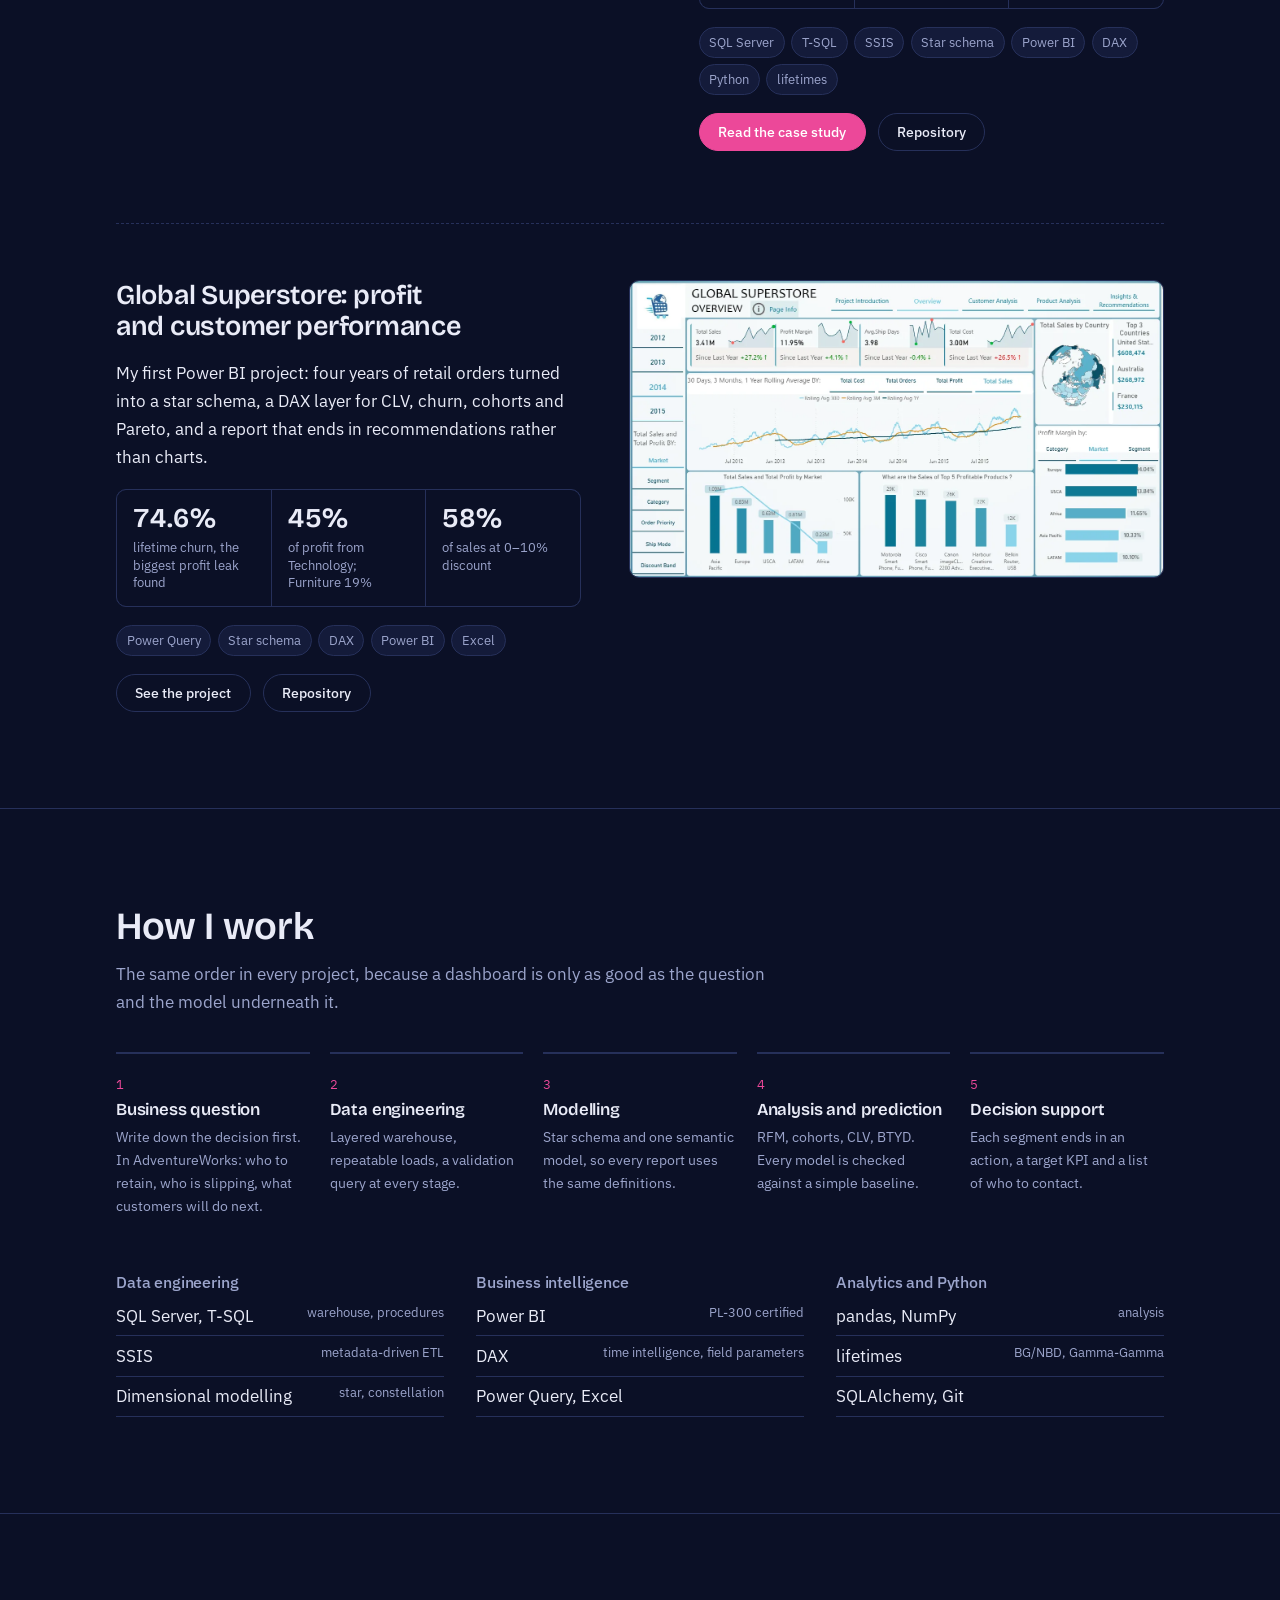
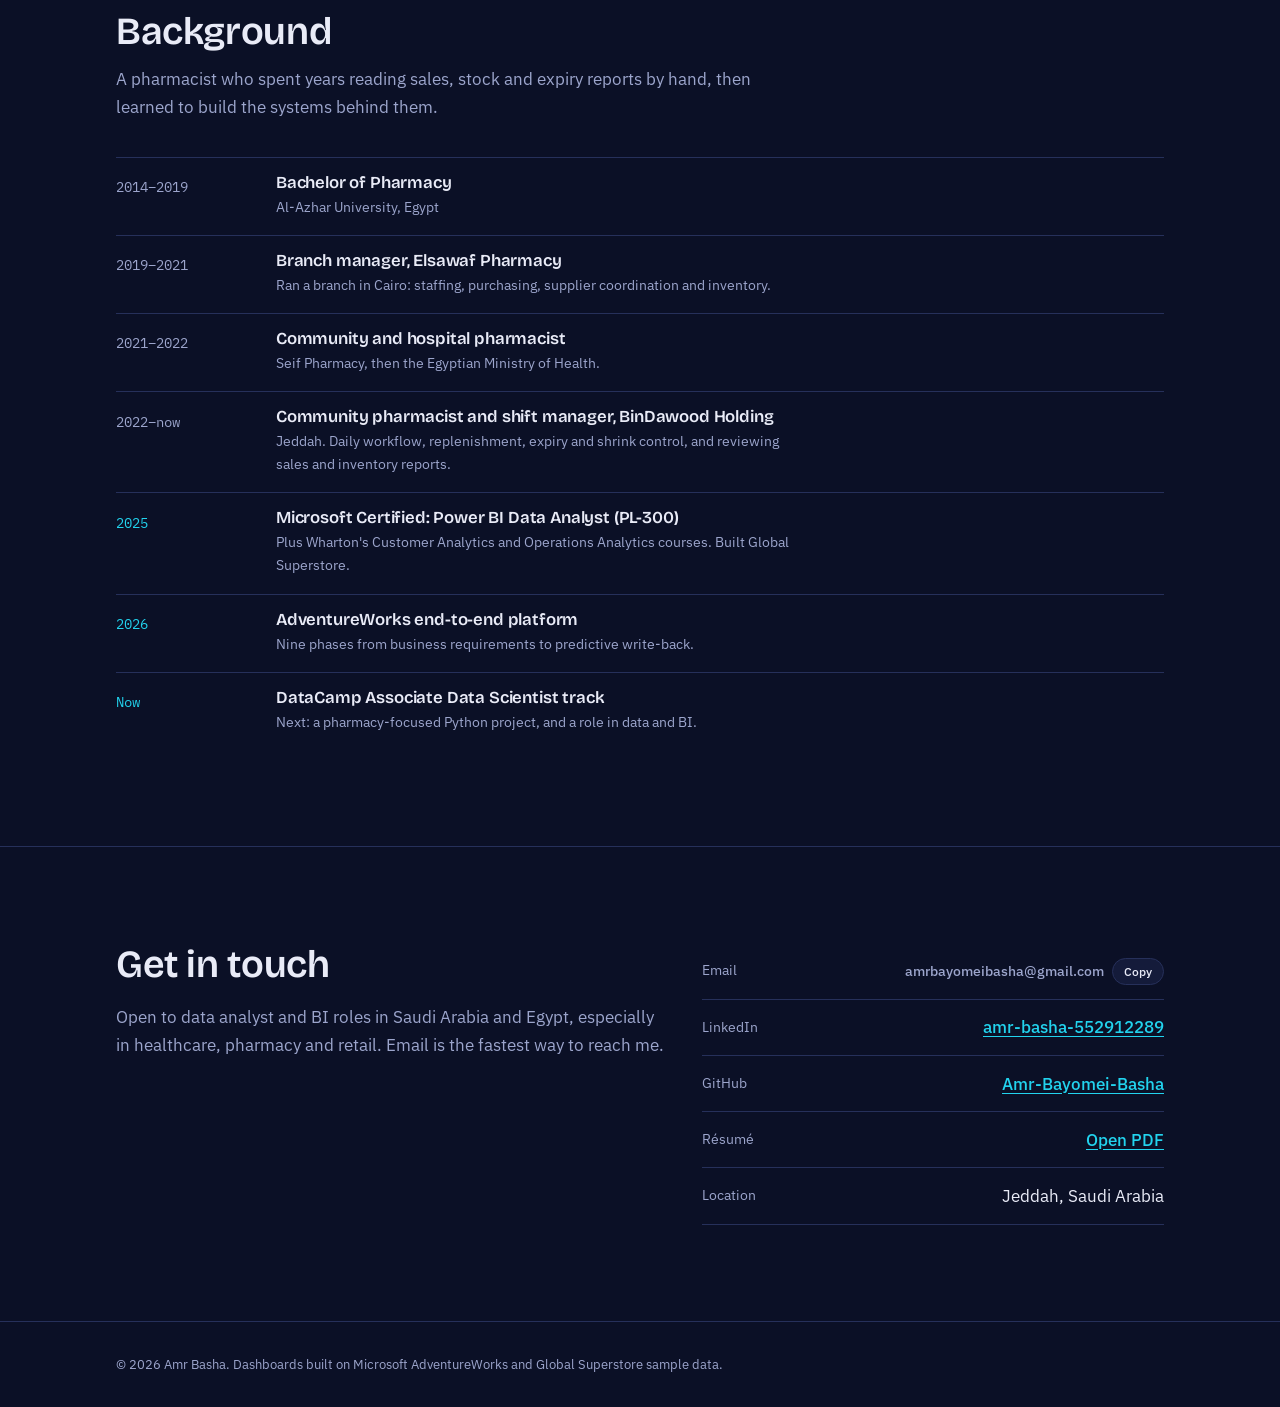
==== commit 4114f937: "Update index.html" ====
--- a/index.html
+++ b/index.html
@@ -164,7 +164,7 @@
         <p class="muted">Open to data analyst and BI roles in Saudi Arabia and Egypt, especially in healthcare, pharmacy and retail. Email is the fastest way to reach me.</p>
       </div>
       <ul class="links">
-        <li><span>Email</span><span><span class="email" id="email">amrbayoumybasha@gmail.com</span><button class="copy" type="button" id="copy-email">Copy</button></span></li>
+        <li><span>Email</span><span><span class="email" id="email">amrbayomeibasha@gmail.com</span><button class="copy" type="button" id="copy-email">Copy</button></span></li>
         <li><span>LinkedIn</span><a href="https://www.linkedin.com/in/amr-basha-552912289/" target="_blank" rel="noopener">amr-basha-552912289</a></li>
         <li><span>GitHub</span><a href="https://github.com/Amr-Bayoumy-Basha" target="_blank" rel="noopener">Amr-Bayomei-Basha</a></li>
         <li><span>Résumé</span><a href="resume.pdf" target="_blank" rel="noopener">Open PDF</a></li>
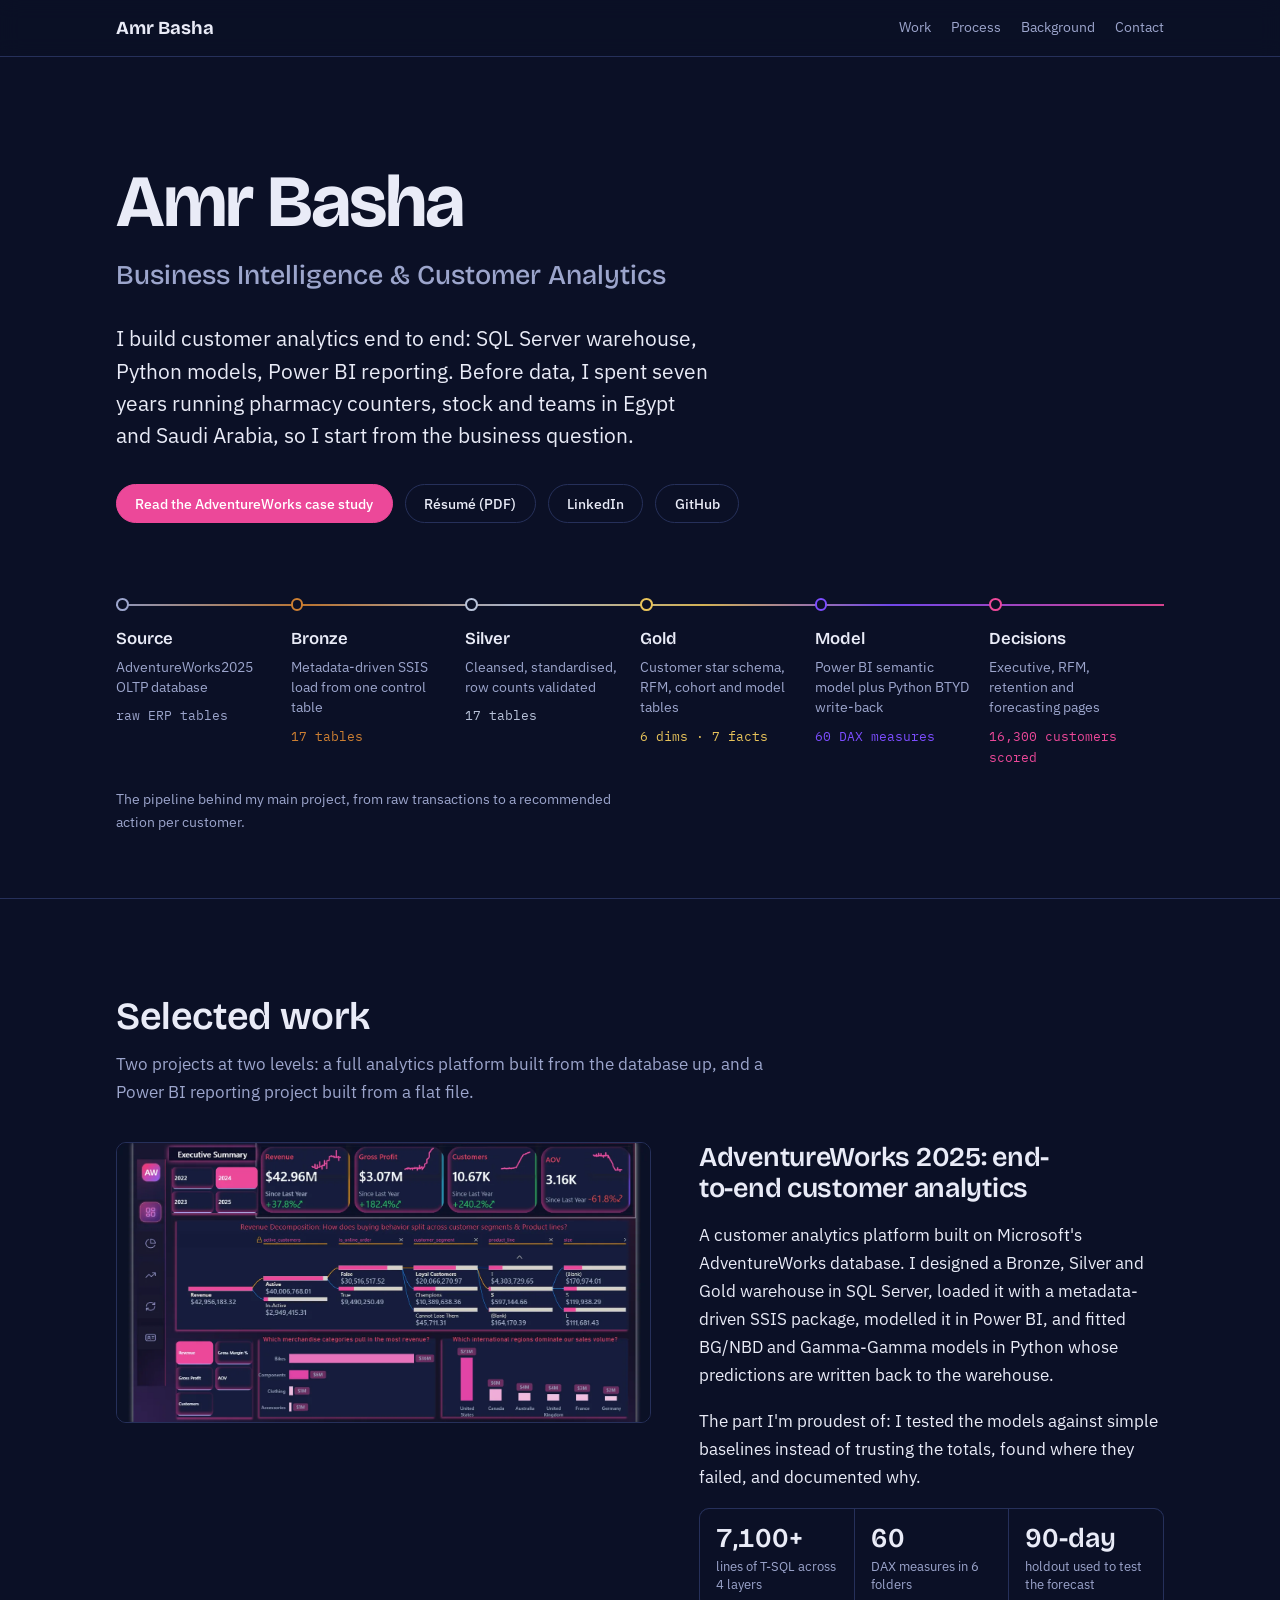
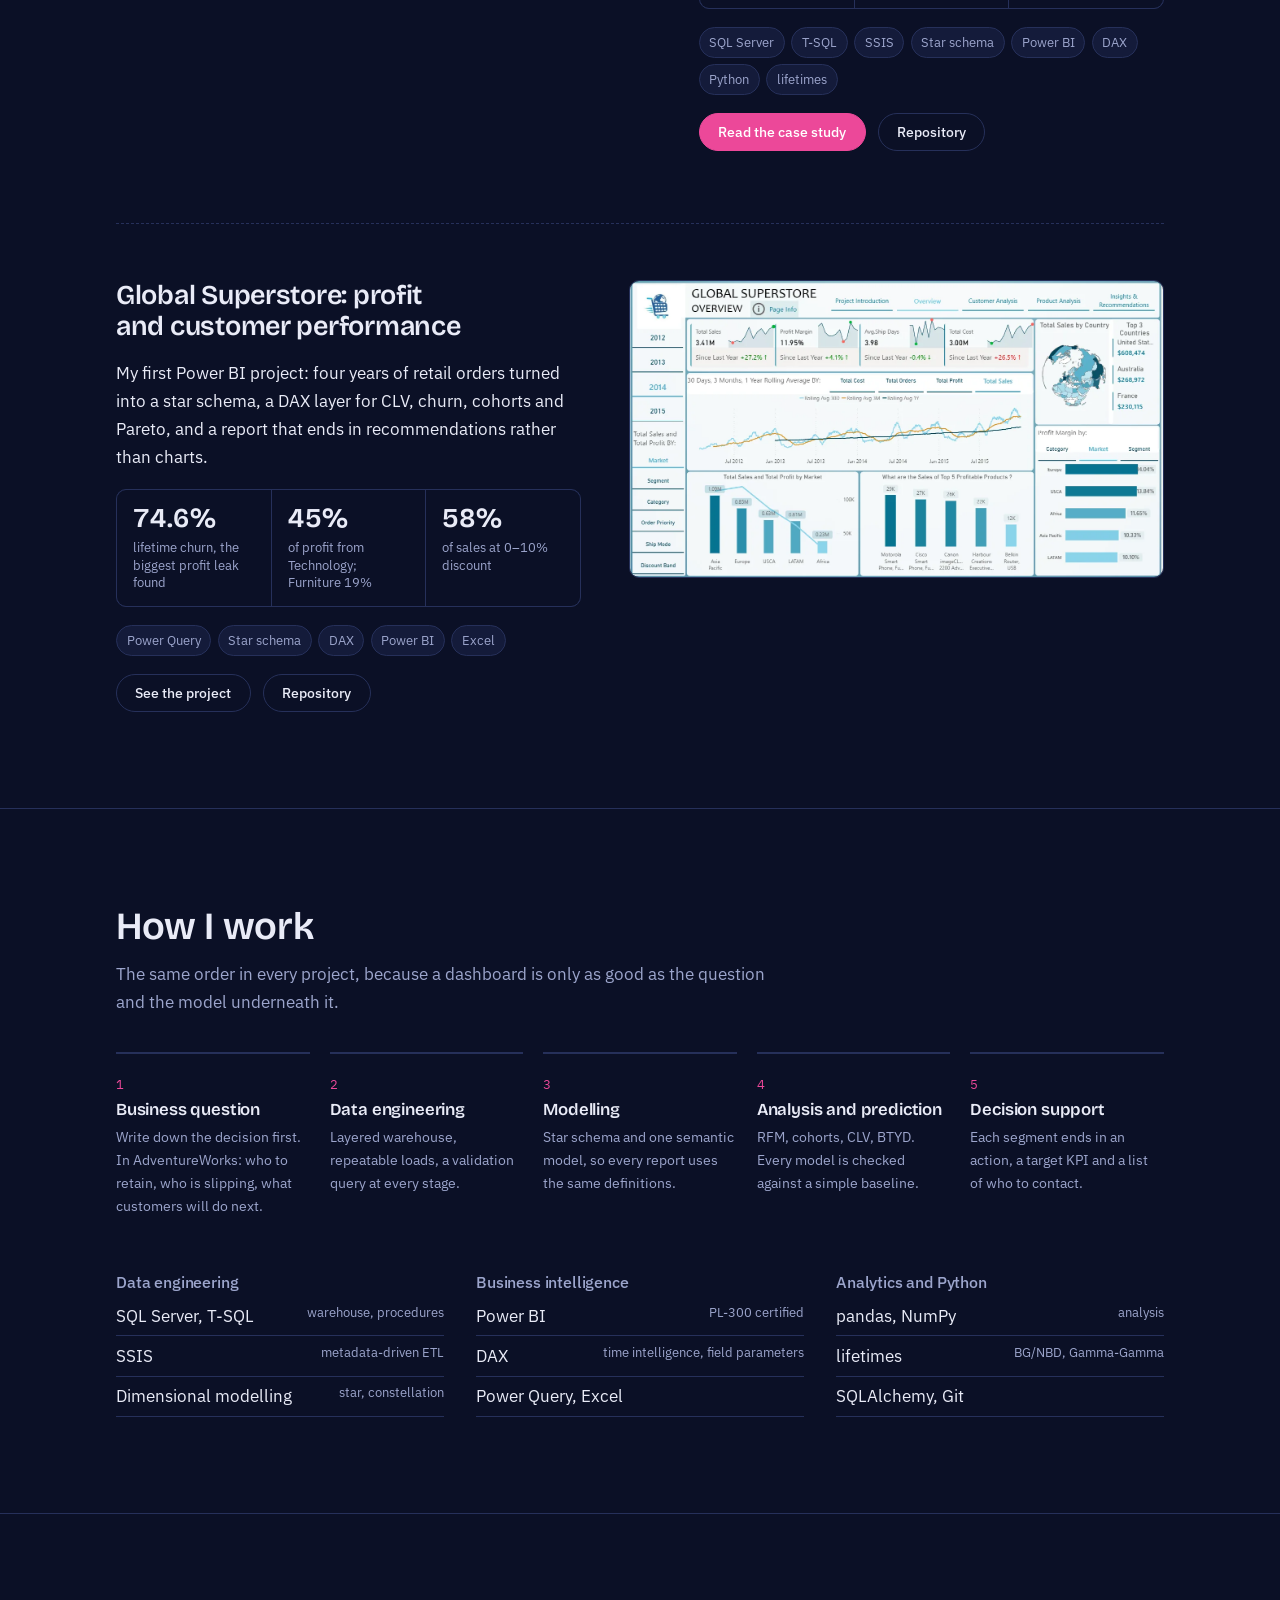
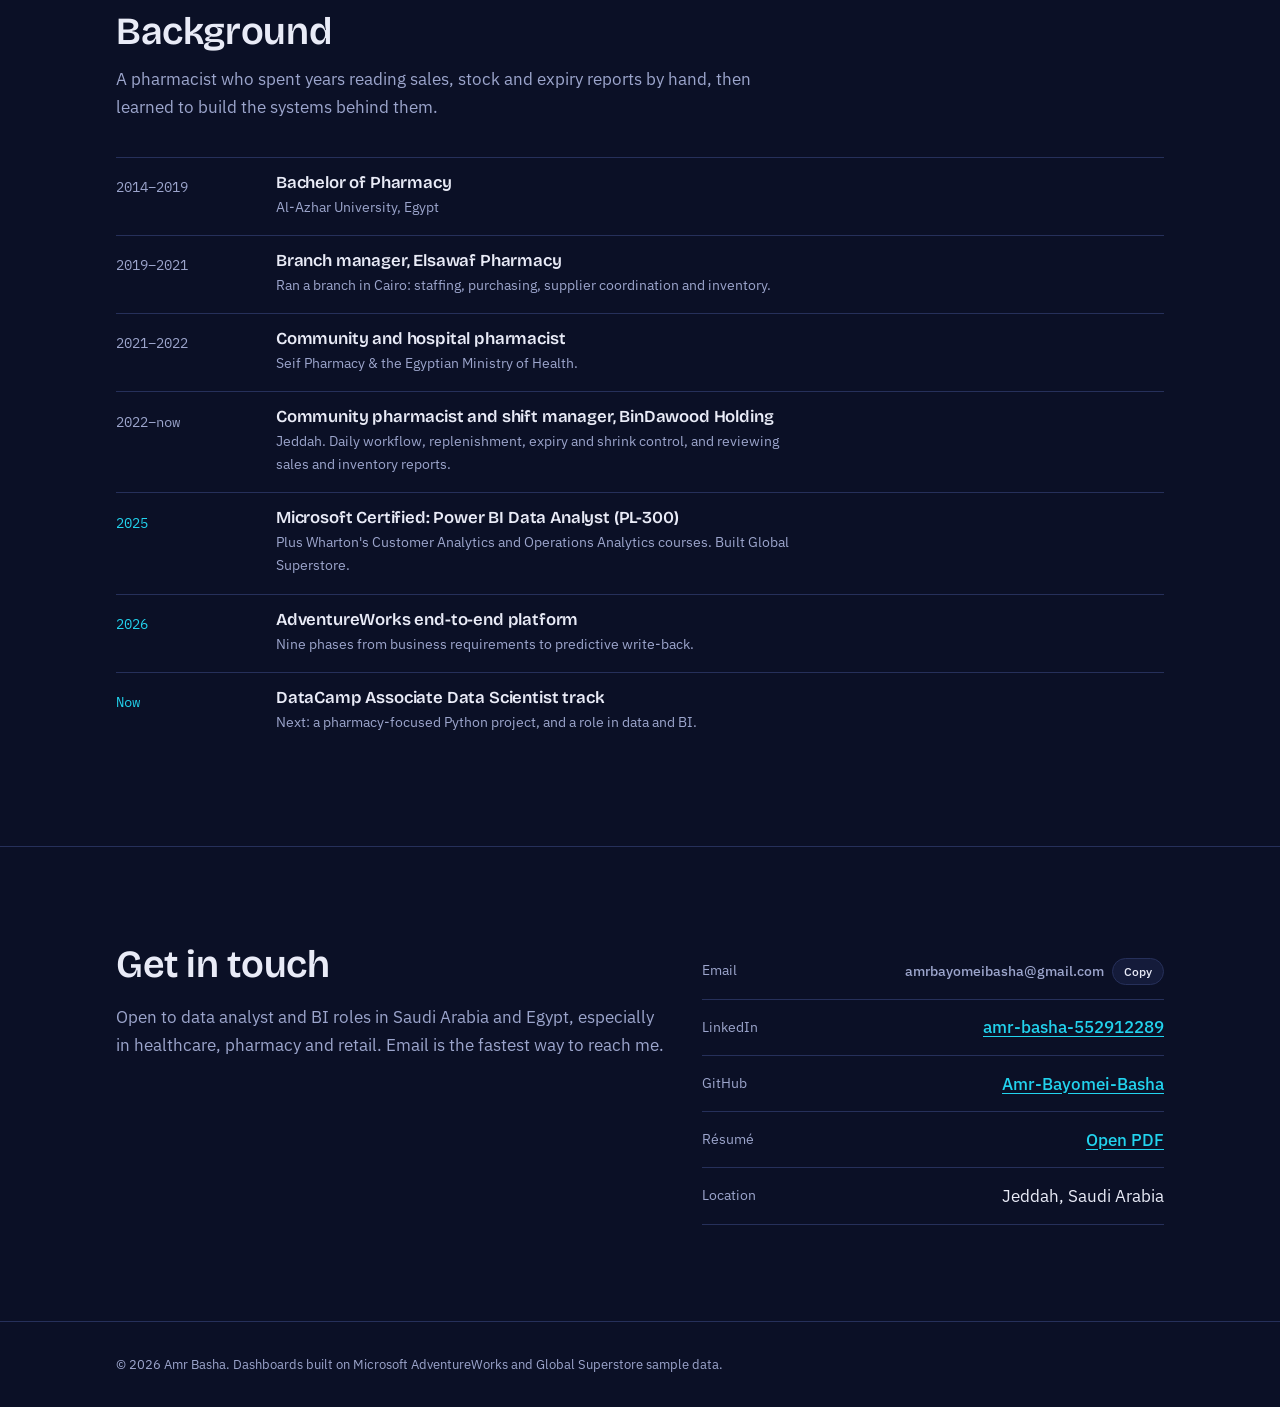
==== commit ffaa51d2: "Update index.html" ====
--- a/index.html
+++ b/index.html
@@ -148,7 +148,7 @@
       <ol class="timeline">
         <li><time>2014–2019</time><div><h3>Bachelor of Pharmacy</h3><p>Al-Azhar University, Egypt</p></div></li>
         <li><time>2019–2021</time><div><h3>Branch manager, Elsawaf Pharmacy</h3><p>Ran a branch in Cairo: staffing, purchasing, supplier coordination and inventory.</p></div></li>
-        <li><time>2021–2022</time><div><h3>Community and hospital pharmacist</h3><p>Seif Pharmacy, then the Egyptian Ministry of Health.</p></div></li>
+        <li><time>2021–2022</time><div><h3>Community and hospital pharmacist</h3><p>Seif Pharmacy & the Egyptian Ministry of Health.</p></div></li>
         <li><time>2022–now</time><div><h3>Community pharmacist and shift manager, BinDawood Holding</h3><p>Jeddah. Daily workflow, replenishment, expiry and shrink control, and reviewing sales and inventory reports.</p></div></li>
         <li class="data"><time>2025</time><div><h3>Microsoft Certified: Power BI Data Analyst (PL-300)</h3><p>Plus Wharton's Customer Analytics and Operations Analytics courses. Built Global Superstore.</p></div></li>
         <li class="data"><time>2026</time><div><h3>AdventureWorks end-to-end platform</h3><p>Nine phases from business requirements to predictive write-back.</p></div></li>
